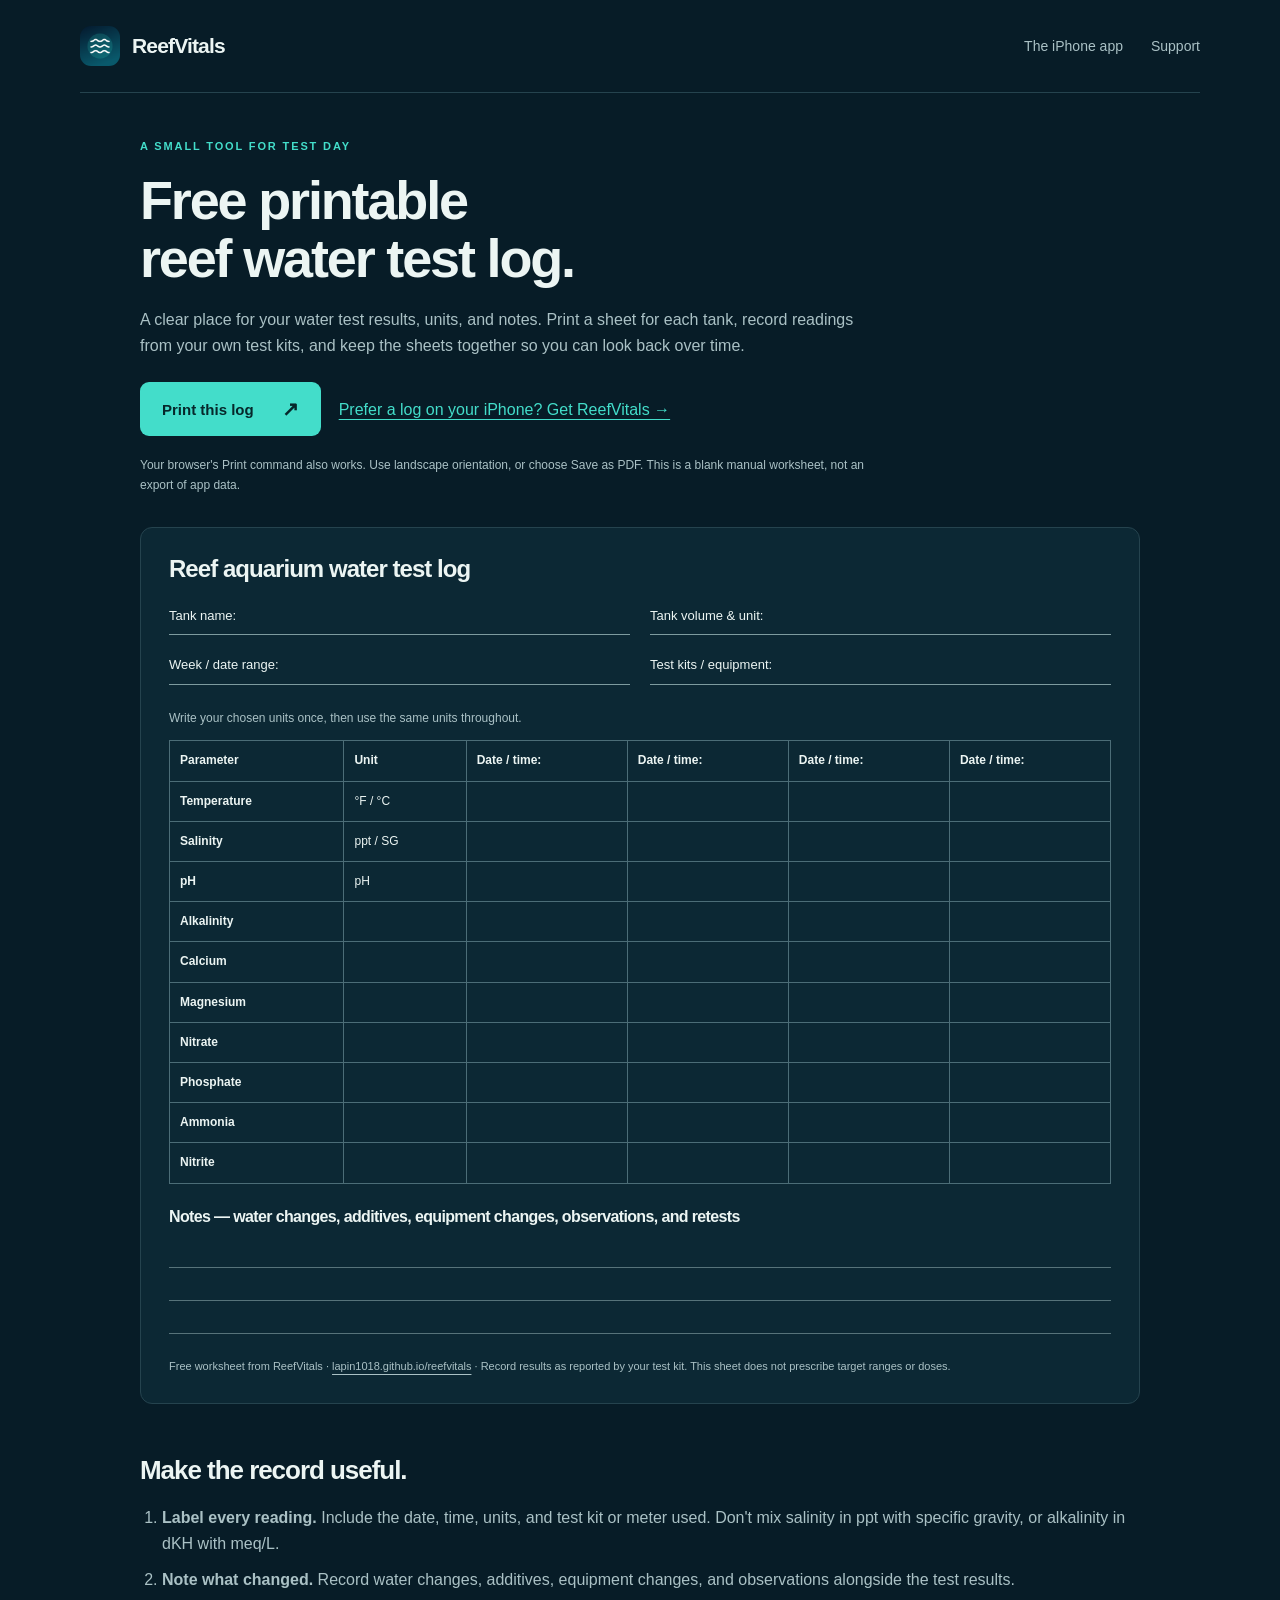
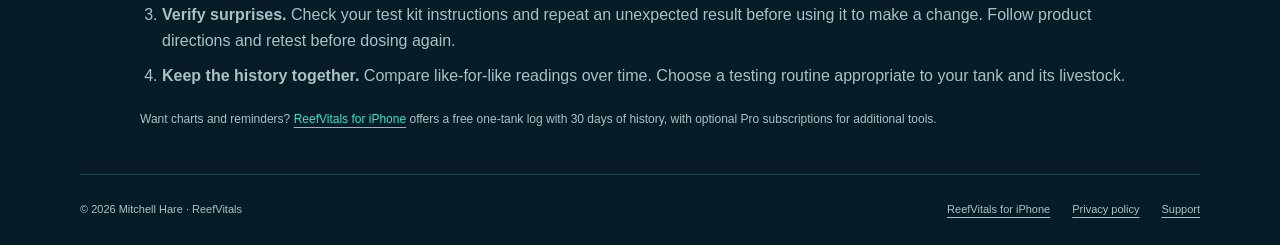
==== reef-test-log.html @ 8978c54a "Add ReefVitals download landing page and printable reef test log" ====
<!DOCTYPE html>
<html lang="en">
<head>
<meta charset="utf-8">
<meta name="viewport" content="width=device-width, initial-scale=1">
<title>Free Printable Reef Aquarium Water Test Log — ReefVitals</title>
<meta name="description" content="Print a free reef aquarium water test log for temperature, salinity, pH, alkalinity, calcium, magnesium, nitrate, phosphate, ammonia, and nitrite. No email required.">
<link rel="canonical" href="https://lapin1018.github.io/reefvitals/reef-test-log.html">
<meta property="og:type" content="website">
<meta property="og:title" content="Free Printable Reef Aquarium Water Test Log">
<meta property="og:description" content="A simple, printable worksheet for your next reef aquarium test session. No email or account required.">
<meta property="og:url" content="https://lapin1018.github.io/reefvitals/reef-test-log.html">
<meta property="og:image" content="https://lapin1018.github.io/reefvitals/assets/app-icon.png">
<meta name="theme-color" content="#071c27">
<link rel="icon" type="image/png" href="assets/app-icon.png">
<link rel="stylesheet" href="styles.css">
</head>
<body>
<a class="skip-link" href="#main">Skip to content</a>
<header class="site-header wrap"><a class="brand" href="./"><img src="assets/app-icon.png" width="40" height="40" alt=""><span>ReefVitals</span></a><nav aria-label="Main navigation"><a href="./">The iPhone app</a><a href="./#support">Support</a></nav></header>
<main id="main" class="wrap log-page">
<section class="log-intro"><p class="eyebrow">A SMALL TOOL FOR TEST DAY</p><h1>Free printable<br>reef water test log.</h1><p>A clear place for your water test results, units, and notes. Print a sheet for each tank, record readings from your own test kits, and keep the sheets together so you can look back over time.</p><div class="log-actions"><button class="button" type="button" onclick="window.print()">Print this log <span aria-hidden="true">↗</span></button><a href="https://apps.apple.com/us/app/reefvitals/id6801721035">Prefer a log on your iPhone? Get ReefVitals →</a></div><p class="small">Your browser's Print command also works. Use landscape orientation, or choose Save as PDF. This is a blank manual worksheet, not an export of app data.</p></section>
<section class="log-sheet" aria-labelledby="sheet-title">
<h2 id="sheet-title">Reef aquarium water test log</h2>
<div class="log-meta"><span>Tank name: </span><span>Tank volume &amp; unit: </span><span>Week / date range: </span><span>Test kits / equipment: </span></div>
<div class="table-scroll"><table class="log-table"><caption>Write your chosen units once, then use the same units throughout.</caption><thead><tr><th scope="col">Parameter</th><th scope="col">Unit</th><th scope="col">Date / time:</th><th scope="col">Date / time:</th><th scope="col">Date / time:</th><th scope="col">Date / time:</th></tr></thead><tbody>
<tr><th scope="row">Temperature</th><td>°F / °C</td><td></td><td></td><td></td><td></td></tr>
<tr><th scope="row">Salinity</th><td>ppt / SG</td><td></td><td></td><td></td><td></td></tr>
<tr><th scope="row">pH</th><td>pH</td><td></td><td></td><td></td><td></td></tr>
<tr><th scope="row">Alkalinity</th><td></td><td></td><td></td><td></td><td></td></tr>
<tr><th scope="row">Calcium</th><td></td><td></td><td></td><td></td><td></td></tr>
<tr><th scope="row">Magnesium</th><td></td><td></td><td></td><td></td><td></td></tr>
<tr><th scope="row">Nitrate</th><td></td><td></td><td></td><td></td><td></td></tr>
<tr><th scope="row">Phosphate</th><td></td><td></td><td></td><td></td><td></td></tr>
<tr><th scope="row">Ammonia</th><td></td><td></td><td></td><td></td><td></td></tr>
<tr><th scope="row">Nitrite</th><td></td><td></td><td></td><td></td><td></td></tr>
</tbody></table></div>
<div class="log-notes"><h3>Notes — water changes, additives, equipment changes, observations, and retests</h3><div class="writing-line"></div><div class="writing-line"></div><div class="writing-line"></div></div>
<p class="print-credit">Free worksheet from ReefVitals · <a href="https://lapin1018.github.io/reefvitals/">lapin1018.github.io/reefvitals</a> · Record results as reported by your test kit. This sheet does not prescribe target ranges or doses.</p>
</section>
<section class="log-tips"><h2>Make the record useful.</h2><ol><li><strong>Label every reading.</strong> Include the date, time, units, and test kit or meter used. Don't mix salinity in ppt with specific gravity, or alkalinity in dKH with meq/L.</li><li><strong>Note what changed.</strong> Record water changes, additives, equipment changes, and observations alongside the test results.</li><li><strong>Verify surprises.</strong> Check your test kit instructions and repeat an unexpected result before using it to make a change. Follow product directions and retest before dosing again.</li><li><strong>Keep the history together.</strong> Compare like-for-like readings over time. Choose a testing routine appropriate to your tank and its livestock.</li></ol><p class="small">Want charts and reminders? <a href="./">ReefVitals for iPhone</a> offers a free one-tank log with 30 days of history, with optional Pro subscriptions for additional tools.</p></section>
</main>
<footer class="site-footer wrap"><span>© 2026 Mitchell Hare · ReefVitals</span><div><a href="./">ReefVitals for iPhone</a><a href="privacy.html">Privacy policy</a><a href="./#support">Support</a></div></footer>
</body>
</html>
---- styles.css ----
:root{color-scheme:dark;--bg:#071c27;--panel:#0c2834;--ink:#ecf5f3;--muted:#aac1c5;--teal:#43ddca;--line:#25434e;--serif:Georgia,"Times New Roman",serif}
*{box-sizing:border-box}html{scroll-behavior:smooth;scroll-padding-top:24px}body{margin:0;background:var(--bg);color:var(--ink);font-family:-apple-system,BlinkMacSystemFont,"Segoe UI",sans-serif;-webkit-font-smoothing:antialiased;line-height:1.6}a{color:var(--teal);text-underline-offset:4px}a:hover{text-decoration-thickness:2px}a:focus-visible,summary:focus-visible,button:focus-visible{outline:3px solid #fff;outline-offset:5px}img{max-width:100%;height:auto;display:block}h1,h2,h3,p,figure{margin:0}h1,h2,h3{line-height:1.08;letter-spacing:-.04em}p+p{margin-top:16px}.wrap{width:min(1120px,calc(100% - 64px));margin-inline:auto}.skip-link{position:absolute;left:16px;top:-80px;padding:12px;background:var(--ink);color:var(--bg);z-index:10}.skip-link:focus{top:12px}.site-header{display:flex;align-items:center;justify-content:space-between;padding-block:26px;border-bottom:1px solid var(--line);gap:24px}.brand{display:flex;gap:12px;align-items:center;color:var(--ink);text-decoration:none;font-size:21px;font-weight:700;letter-spacing:-.04em}.brand img{border-radius:11px}.site-header nav{display:flex;gap:28px}.site-header nav a{font-size:14px;text-decoration:none;color:var(--muted)}.site-header nav a:hover{color:var(--ink)}.hero{display:grid;grid-template-columns:1.2fr .8fr;gap:64px;align-items:center;padding-block:70px 76px}.eyebrow{color:var(--teal);font-size:11px;font-weight:700;letter-spacing:.17em;line-height:1.6}.status-dot{display:inline-block;width:6px;height:6px;background:var(--teal);border-radius:50%;margin-right:8px;vertical-align:2px}h1{font-size:clamp(54px,6vw,78px);margin-top:26px}h1 em{font-family:var(--serif);font-weight:400;color:var(--teal)}.lead{font-size:22px;line-height:1.5;margin-top:28px}.hero-description{color:var(--muted);max-width:440px;font-size:17px;margin-top:16px}.button{display:inline-flex;justify-content:space-between;align-items:center;gap:28px;min-height:54px;padding:14px 22px;border-radius:9px;background:var(--teal);color:#06282b;text-decoration:none;font-weight:700;font-size:15px}.button:hover{background:#76eedf;text-decoration:none}.hero .button,.closing .button{margin-top:30px}.button span{font-size:20px;line-height:1}.button-note{font-size:11px;color:var(--muted);margin-top:12px}.trust-row{display:flex;flex-wrap:wrap;gap:9px 20px;margin-top:32px;color:var(--muted);font-size:11px}.trust-row span:before{content:"✓";color:var(--teal);margin-right:7px}.hero-visual{position:relative;text-align:center;isolation:isolate}.hero-visual:before{content:"";position:absolute;width:340px;height:340px;max-width:100%;border:1px solid #1c4d53;border-radius:50%;top:90px;left:50%;transform:translateX(-50%);z-index:-1;box-shadow:0 0 0 40px #0a222d,0 0 0 41px #14343e,0 0 0 80px #09202b}.phone{width:238px;padding:7px;background:#04131d;border:1px solid #35545c;border-radius:37px;box-shadow:0 28px 60px #0005;transform:rotate(3deg);margin:auto}.phone img{border-radius:30px}.hero-visual figcaption{font-size:12px;color:#d1e1e2;margin-top:28px;line-height:1.7}.hero-visual figcaption span{font-size:10px;color:var(--muted)}.section{padding-block:70px;border-top:1px solid var(--line)}.section-heading{margin-bottom:34px}.section-heading h2,h2{font-size:clamp(32px,3.5vw,44px);margin-top:17px}.section-heading>p:last-child:not(.eyebrow){color:var(--muted);margin-top:18px}.feature-grid{display:grid;grid-template-columns:repeat(3,1fr);gap:20px}.feature-card{padding:28px;background:var(--panel);border:1px solid var(--line);border-radius:12px}.number{font-size:11px;letter-spacing:.14em;color:var(--teal)}h3{font-size:24px}.feature-card h3{margin-top:26px;line-height:1.2}.feature-card p{font-size:15px;color:var(--muted);margin-top:18px}.feature-card .small,.small{font-size:12px;color:var(--muted)}.showcase{display:grid;grid-template-columns:.9fr 1.1fr;gap:70px;align-items:center}.showcase-copy>p:not(.eyebrow){color:var(--muted);margin-top:24px}.showcase-copy .note{border-left:2px solid var(--teal);padding-left:18px;font-size:12px;line-height:1.7}.screen-pair{display:grid;grid-template-columns:1fr 1fr;gap:22px;align-items:start}.screen-pair figure:nth-child(2){margin-top:38px}.screen-pair img{width:100%;border:1px solid #35545c;border-radius:22px}.screen-pair figcaption{font-size:12px;text-align:center;margin-top:15px;font-weight:600}.screen-pair figcaption span{display:block;font-size:10px;color:var(--muted);font-weight:400}.plans{display:grid;grid-template-columns:1fr 1fr;gap:22px}.plan{border:1px solid var(--line);padding:32px;border-radius:12px}.plan-pro{background:linear-gradient(135deg,#123b43,#0b2833);border-color:#267065}.plan h3{font-size:30px;margin-top:14px}.plan>p:not(.eyebrow){color:var(--muted);margin-top:12px}.plan ul{list-style:none;margin:28px 0;padding:0}.plan li{padding-block:5px;font-size:15px}.plan li:before{content:"✓";color:var(--teal);margin-right:12px}.button-secondary{background:#163d47;color:var(--teal);border:1px solid #39746f}.button-secondary:hover{background:#1d4c55}.resource{display:flex;align-items:center;justify-content:space-between;gap:32px;background:#0e303c;border:1px solid #28515b;border-radius:12px;padding:32px}.resource h2{font-size:26px;margin-top:12px}.resource p:not(.eyebrow){color:var(--muted);font-size:14px;margin-top:12px}.text-link{font-weight:600;font-size:15px;white-space:nowrap}.support{display:grid;grid-template-columns:.8fr 1.2fr;gap:70px;margin-top:70px}.support>div>p:not(.eyebrow){color:var(--muted);margin-top:20px;margin-bottom:12px}.faq details{border-bottom:1px solid var(--line);padding-block:20px}.faq details:first-child{padding-top:0}.faq summary{font-size:15px;font-weight:600;cursor:pointer;padding-right:8px}.faq p{color:var(--muted);font-size:14px;margin-top:14px}.closing{text-align:center;border-top:1px solid var(--line);padding-block:64px 76px}.closing h2{font-size:clamp(34px,4.3vw,51px)}.site-footer{border-top:1px solid var(--line);padding-block:26px;display:flex;justify-content:space-between;gap:20px;color:var(--muted);font-size:11px}.site-footer div{display:flex;gap:22px}.site-footer a{color:var(--muted)}
.log-page{max-width:1000px}.log-intro{padding-block:45px 32px}.log-intro h1{font-size:clamp(37px,5vw,54px);margin-top:15px}.log-intro p:not(.eyebrow){max-width:740px;color:var(--muted);margin-top:20px}.log-actions{display:flex;flex-wrap:wrap;gap:18px;align-items:center;margin-top:24px}.log-actions .button{cursor:pointer;border:0;font-family:inherit}.log-sheet{padding:28px;border:1px solid var(--line);border-radius:12px;background:#0c2834}.log-sheet h2{font-size:24px;margin-top:0}.log-meta{display:grid;grid-template-columns:1fr 1fr;gap:20px;font-size:13px;margin-block:24px}.log-meta span{border-bottom:1px solid #7e9b9f;padding-bottom:8px}.table-scroll{overflow-x:auto}.log-table{border-collapse:collapse;width:100%;font-size:12px;min-width:570px}.log-table caption{text-align:left;margin-bottom:12px;color:var(--muted)}.log-table th,.log-table td{border:1px solid #4c6d77;padding:10px;text-align:left;min-width:60px}.log-table th{font-weight:600}.log-table td{height:39px}.log-notes{margin-top:24px}.log-notes h3{font-size:16px;margin-bottom:10px}.writing-line{height:33px;border-bottom:1px solid #57737a}.log-tips{padding-block:35px 45px}.log-tips h2{font-size:26px}.log-tips ol{color:var(--muted);padding-left:22px}.log-tips li{padding:5px 0}.print-credit{font-size:11px;color:var(--muted);margin-top:24px}.print-credit a{color:inherit}
@media(max-width:900px){.hero{gap:24px}.hero-visual:before{width:260px;height:260px;box-shadow:0 0 0 23px #0a222d,0 0 0 24px #14343e}.showcase{gap:35px}.feature-card{padding:23px}.feature-card h3{font-size:21px}.support{gap:35px}.trust-row{gap:8px 14px}.site-header nav{gap:20px}}
@media(max-width:650px){.wrap{width:calc(100% - 36px)}.site-header{padding-block:18px;gap:12px}.brand{font-size:18px;gap:9px}.brand img{width:33px;height:33px}.site-header nav{gap:14px}.site-header nav a{font-size:11px}.site-header nav a:first-child{display:none}.hero{grid-template-columns:1fr;gap:45px;padding-block:40px 44px}.hero-copy{text-align:center}h1{font-size:57px;margin-top:22px}.lead{font-size:20px;margin-top:22px}.hero-description{font-size:15px;margin-inline:auto}.hero .button{font-size:14px;gap:18px}.button-note{font-size:10px}.trust-row{justify-content:center;font-size:10px;margin-top:25px}.hero-visual:before{width:260px;height:260px;top:70px;box-shadow:0 0 0 25px #0a222d,0 0 0 26px #14343e}.phone{width:206px}.hero-visual figcaption{margin-top:23px}.section{padding-block:45px}.section-heading h2,h2{font-size:33px}.feature-grid,.showcase,.plans,.support{grid-template-columns:1fr}.feature-grid{gap:14px}.feature-card{padding:24px}.feature-card h3{margin-top:18px;font-size:23px}.showcase{gap:28px}.screen-pair{max-width:400px;margin-inline:auto;gap:20px}.screen-pair img{border-radius:20px}.plan{padding:26px}.resource{flex-direction:column;align-items:start;padding:27px;gap:20px}.resource h2{font-size:27px}.text-link{font-size:14px;white-space:normal}.support{margin-top:45px;gap:34px}.closing{padding-block:45px}.closing h2{font-size:35px}.site-footer{flex-direction:column;gap:12px}.site-footer div{flex-wrap:wrap;gap:18px}.log-intro{padding-top:30px}.log-sheet{padding:18px}.log-meta{grid-template-columns:1fr;gap:14px}.log-intro h1{font-size:40px}}
@media(prefers-reduced-motion:reduce){html{scroll-behavior:auto}}
@media print{@page{size:landscape;margin:13mm}:root{color-scheme:light}body{background:white;color:#111;font-size:10pt}.site-header,.site-footer,.skip-link,.log-intro,.log-tips,.log-actions{display:none}.wrap,.log-page{width:100%;max-width:none;margin:0}.log-sheet{padding:0;background:white;border:0;border-radius:0;break-inside:avoid}.log-sheet h2{font-size:20pt;color:#111}.log-meta{grid-template-columns:1fr 1fr;font-size:10pt;margin-block:14px;gap:20px}.log-table{font-size:9pt;min-width:0}.log-table caption,.print-credit{color:#333}.log-table th,.log-table td{border-color:#777;padding:6px}.log-table td{height:26px}.log-notes{margin-top:15px}.writing-line{height:24px;border-color:#999}.print-credit{font-size:8pt;margin-top:12px}a{color:#111;text-decoration:none}}
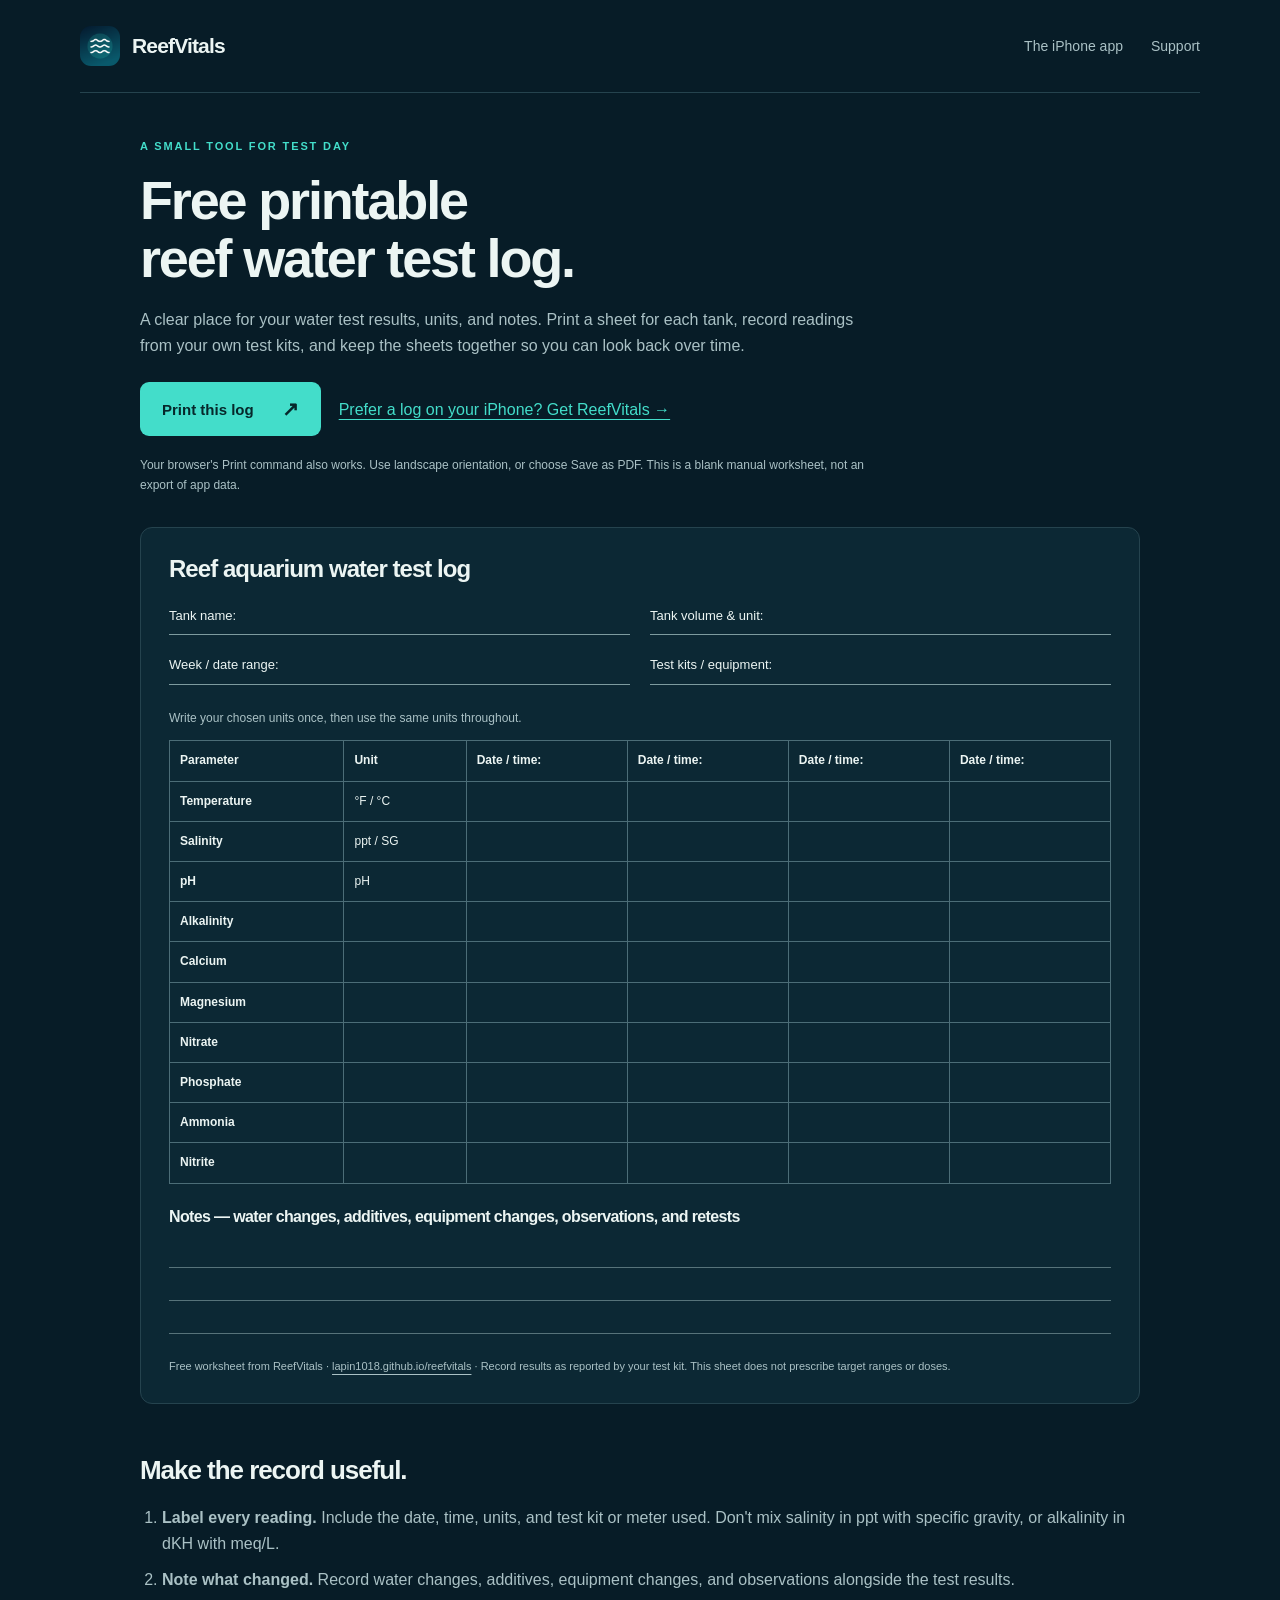
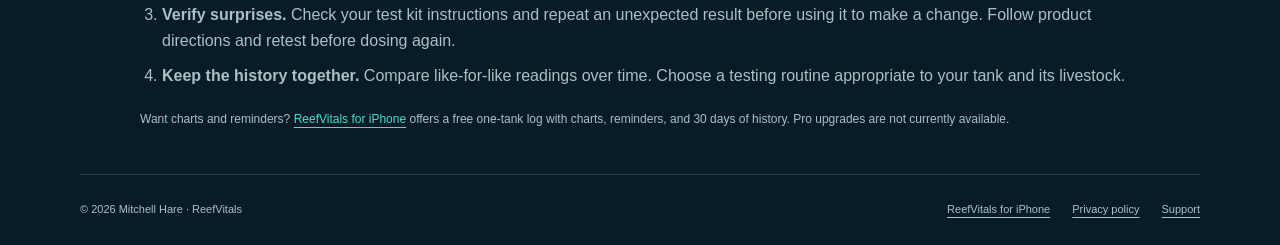
==== commit 4b52cc58: "Clarify that ReefVitals Pro upgrades are not yet available" ====
--- a/reef-test-log.html
+++ b/reef-test-log.html
@@ -38,7 +38,7 @@
 <div class="log-notes"><h3>Notes — water changes, additives, equipment changes, observations, and retests</h3><div class="writing-line"></div><div class="writing-line"></div><div class="writing-line"></div></div>
 <p class="print-credit">Free worksheet from ReefVitals · <a href="https://lapin1018.github.io/reefvitals/">lapin1018.github.io/reefvitals</a> · Record results as reported by your test kit. This sheet does not prescribe target ranges or doses.</p>
 </section>
-<section class="log-tips"><h2>Make the record useful.</h2><ol><li><strong>Label every reading.</strong> Include the date, time, units, and test kit or meter used. Don't mix salinity in ppt with specific gravity, or alkalinity in dKH with meq/L.</li><li><strong>Note what changed.</strong> Record water changes, additives, equipment changes, and observations alongside the test results.</li><li><strong>Verify surprises.</strong> Check your test kit instructions and repeat an unexpected result before using it to make a change. Follow product directions and retest before dosing again.</li><li><strong>Keep the history together.</strong> Compare like-for-like readings over time. Choose a testing routine appropriate to your tank and its livestock.</li></ol><p class="small">Want charts and reminders? <a href="./">ReefVitals for iPhone</a> offers a free one-tank log with 30 days of history, with optional Pro subscriptions for additional tools.</p></section>
+<section class="log-tips"><h2>Make the record useful.</h2><ol><li><strong>Label every reading.</strong> Include the date, time, units, and test kit or meter used. Don't mix salinity in ppt with specific gravity, or alkalinity in dKH with meq/L.</li><li><strong>Note what changed.</strong> Record water changes, additives, equipment changes, and observations alongside the test results.</li><li><strong>Verify surprises.</strong> Check your test kit instructions and repeat an unexpected result before using it to make a change. Follow product directions and retest before dosing again.</li><li><strong>Keep the history together.</strong> Compare like-for-like readings over time. Choose a testing routine appropriate to your tank and its livestock.</li></ol><p class="small">Want charts and reminders? <a href="./">ReefVitals for iPhone</a> offers a free one-tank log with charts, reminders, and 30 days of history. Pro upgrades are not currently available.</p></section>
 </main>
 <footer class="site-footer wrap"><span>© 2026 Mitchell Hare · ReefVitals</span><div><a href="./">ReefVitals for iPhone</a><a href="privacy.html">Privacy policy</a><a href="./#support">Support</a></div></footer>
 </body>
